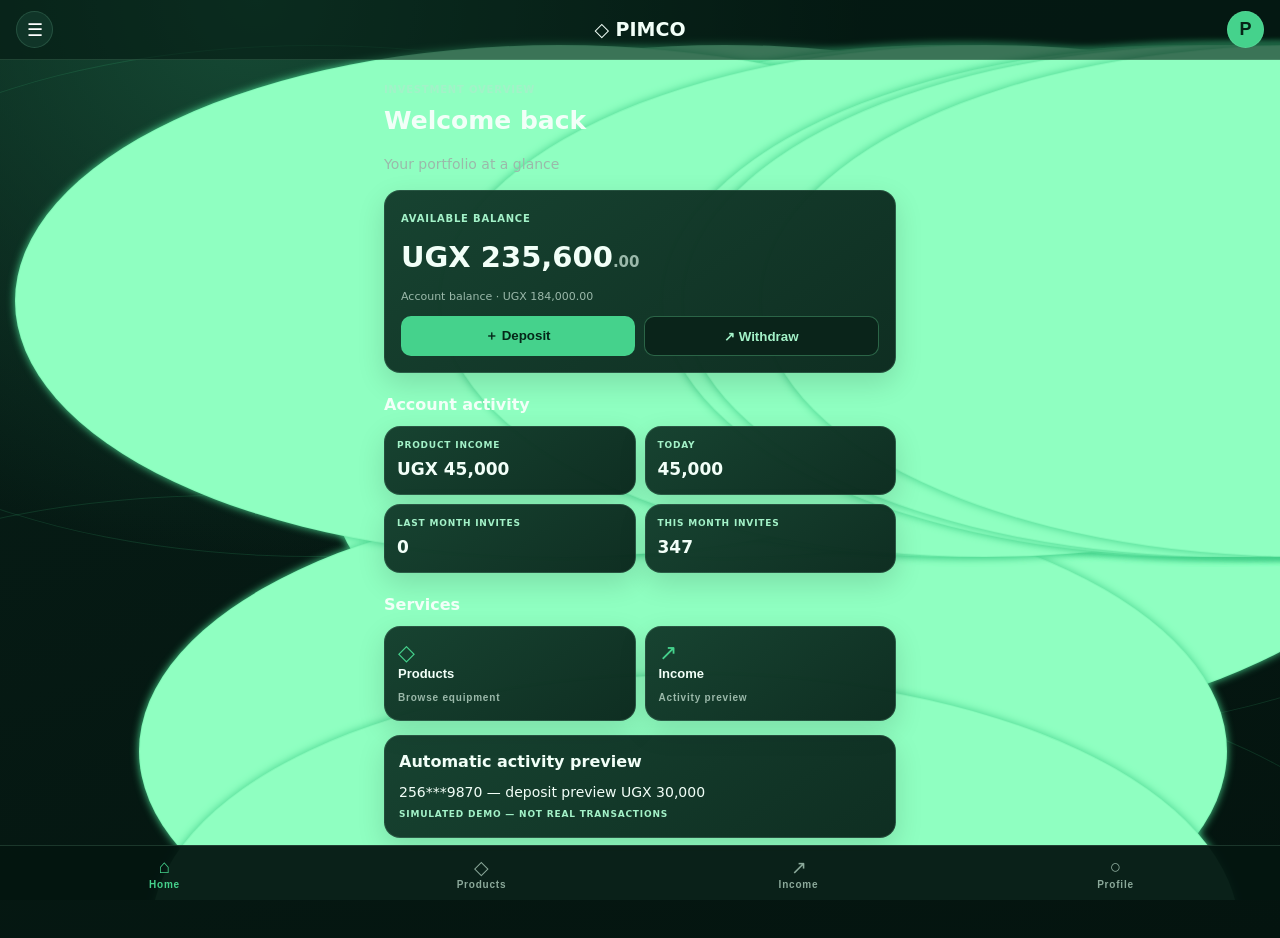
==== PIMCO_MOBILE_WAVE_BUILD_20261119/index.html @ 3c5223e2 "Upload PIMCO Investment Uganda platform" ====
<!doctype html>
<html lang="en"><head><meta charset="utf-8"><meta name="viewport" content="width=device-width,initial-scale=1,viewport-fit=cover"><meta name="theme-color" content="#062d20"><title>PIMCO Investment Platform</title><link rel="stylesheet" href="static/style.css"></head>
<body><div class="ambient" aria-hidden="true"><i></i><i></i><i></i><i></i><div id="particles"></div></div>
<header><button onclick="toast('Menu preview')">☰</button><b>◇ PIMCO</b><button class="avatar" onclick="showPage('profile')">P</button></header>
<main class="shell">
<section class="page active" id="home"><small>INVESTMENT OVERVIEW</small><h1>Welcome back</h1><p class="muted">Your portfolio at a glance</p>
<article class="panel balance"><small>AVAILABLE BALANCE</small><h2>UGX 235,600<span>.00</span></h2><p class="muted">Account balance · UGX 184,000.00</p><div class="actions"><button onclick="toast('Deposit demo preview only')">＋ Deposit</button><button onclick="toast('Withdrawal demo preview only')">↗ Withdraw</button></div></article>
<h3>Account activity</h3><div class="stats"><article class="panel"><small>PRODUCT INCOME</small><b>UGX 45,000</b></article><article class="panel"><small>TODAY</small><b>45,000</b></article><article class="panel"><small>LAST MONTH INVITES</small><b>0</b></article><article class="panel"><small>THIS MONTH INVITES</small><b>347</b></article></div>
<h3>Services</h3><div class="services"><button class="panel service" onclick="showPage('products')">◇<b>Products</b><small>Browse equipment</small></button><button class="panel service" onclick="showPage('income')">↗<b>Income</b><small>Activity preview</small></button></div>
<article class="panel recent"><h3>Automatic activity preview</h3><div id="activity">Sample notifications rotate here.</div><small>SIMULATED DEMO — NOT REAL TRANSACTIONS</small></article></section>
<section class="page" id="products"><small>PIMCO MARKETPLACE</small><h1>Medical products</h1><article class="panel product">✚ &nbsp; Patient monitor</article><article class="panel product">✚ &nbsp; First aid kit</article><article class="panel product">✚ &nbsp; Oxygen equipment</article></section>
<section class="page" id="income"><small>ACCOUNT RECORDS</small><h1>Income activity</h1><article class="panel product">Demo figures only. No payments or earnings are processed.</article></section>
<section class="page" id="profile"><small>ACCOUNT</small><h1>My profile</h1><article class="panel product">PIMCO Member · Mobile preview</article></section></main>
<nav><button class="selected" data-page="home" onclick="showPage('home')">⌂<small>Home</small></button><button data-page="products" onclick="showPage('products')">◇<small>Products</small></button><button data-page="income" onclick="showPage('income')">↗<small>Income</small></button><button data-page="profile" onclick="showPage('profile')">○<small>Profile</small></button></nav><div id="toast"></div><script src="static/app.js"></script></body></html>
---- PIMCO_MOBILE_WAVE_BUILD_20261119/static/style.css ----
:root{--g:#45d28c;--m:#a3f2c8;--t:#f2fff8;--mut:#9bb9aa;--line:#94e5b829}*{box-sizing:border-box}body{margin:0;min-height:100vh;padding-bottom:82px;color:var(--t);font:14px/1.45 system-ui;background:radial-gradient(ellipse at 20% 0%,#164b35,transparent 42%),linear-gradient(160deg,#071e17,#04140f);overflow-x:hidden}.ambient{position:fixed;inset:0;overflow:hidden;pointer-events:none;z-index:0}.ambient i{position:absolute;width:85vw;height:40vw;border:1px solid #45d28c25;border-radius:50%;left:-18%;top:5%;animation:wave 17s ease-in-out infinite alternate}.ambient i:nth-child(2){top:25%;left:35%;animation-duration:23s;animation-delay:-5s}.ambient i:nth-child(3){top:55%;left:-25%;animation-duration:20s;animation-delay:-9s}.ambient i:nth-child(4){top:75%;left:25%;animation-duration:26s;animation-delay:-3s}@keyframes wave{0%{transform:translate(-3%,0) rotate(-18deg) scale(.92)}50%{transform:translate(5%,22px) rotate(-8deg) scale(1.08)}100%{transform:translate(-1%,38px) rotate(-23deg) scale(1)}}.particle{position:absolute;width:3px;height:3px;border-radius:50%;background:#8fffc1;box-shadow:0 0 9px var(--g);animation:float linear infinite}@keyframes float{from{transform:translateY(105vh);opacity:0}20%{opacity:.4}to{transform:translateY(-10vh) translateX(35px);opacity:0}}header,.shell,nav{position:relative;z-index:1}header{height:60px;display:flex;align-items:center;justify-content:space-between;padding:0 16px;background:#04181199;border-bottom:1px solid var(--line)}header button{width:37px;height:37px;border-radius:50%;border:1px solid var(--line);background:#103528;color:white;font-size:18px}header b{font-size:19px}.avatar{background:var(--g);color:#062417;font-weight:bold}.shell{width:min(100%,540px);margin:auto;padding:18px 14px}.page{display:none}.page.active{display:block}small{font-size:10px;letter-spacing:.8px;color:var(--m);font-weight:750}h1{font-size:25px;margin:5px 0}h2{font-size:29px;margin:9px 0 2px}h3{font-size:16px;margin:20px 0 10px}.muted{color:var(--mut)}.panel{background:linear-gradient(145deg,#113929f2,#082319f2);border:1px solid var(--line);border-radius:16px;box-shadow:0 10px 28px #0002}.balance{padding:16px;margin:16px 0 20px}.balance h2 span{font-size:15px;color:var(--mut)}.balance p{font-size:11px}.actions{display:flex;gap:9px}.actions button{flex:1;padding:11px 7px;border-radius:10px;background:var(--g);color:#052719;border:0;font-weight:750}.actions button+button{background:#0a241a;color:var(--m);border:1px solid #6ee8a355}.stats{display:grid;grid-template-columns:repeat(2,minmax(0,1fr));gap:9px}.stats article{padding:12px;min-width:0}.stats small{display:block;font-size:9px}.stats b{display:block;font-size:17px;margin-top:5px;overflow-wrap:anywhere}.services{display:grid;grid-template-columns:repeat(2,1fr);gap:9px}.service{padding:13px;text-align:left;color:var(--g);font-size:22px;min-height:90px}.service b{display:block;color:var(--t);font-size:13px}.service small{font-size:10px;color:var(--mut)}.recent,.product{padding:14px;margin-top:14px}.recent h3{margin:0 0 9px}.recent small{font-size:9px}.product{color:var(--m)}nav{position:fixed;bottom:0;left:0;right:0;display:grid;grid-template-columns:repeat(4,1fr);padding:9px 6px calc(9px + env(safe-area-inset-bottom));background:#041610f2;border-top:1px solid var(--line)}nav button{border:0;background:none;color:#8ba99a;font-size:19px;display:grid;justify-items:center}nav small{font-size:10px;color:inherit}nav button.selected{color:var(--g)}#toast{position:fixed;z-index:5;bottom:80px;left:50%;transform:translate(-50%,12px);opacity:0;background:#e5fff0;color:#07301e;padding:10px 14px;border-radius:10px;font-size:12px;transition:.25s;max-width:90vw}#toast.show{opacity:1;transform:translate(-50%,0)}@media(max-width:360px){.shell{padding:14px 11px}.stats article{padding:10px}.stats b{font-size:15px}}@media(prefers-reduced-motion:reduce){.ambient i,.particle{animation:none!important}}
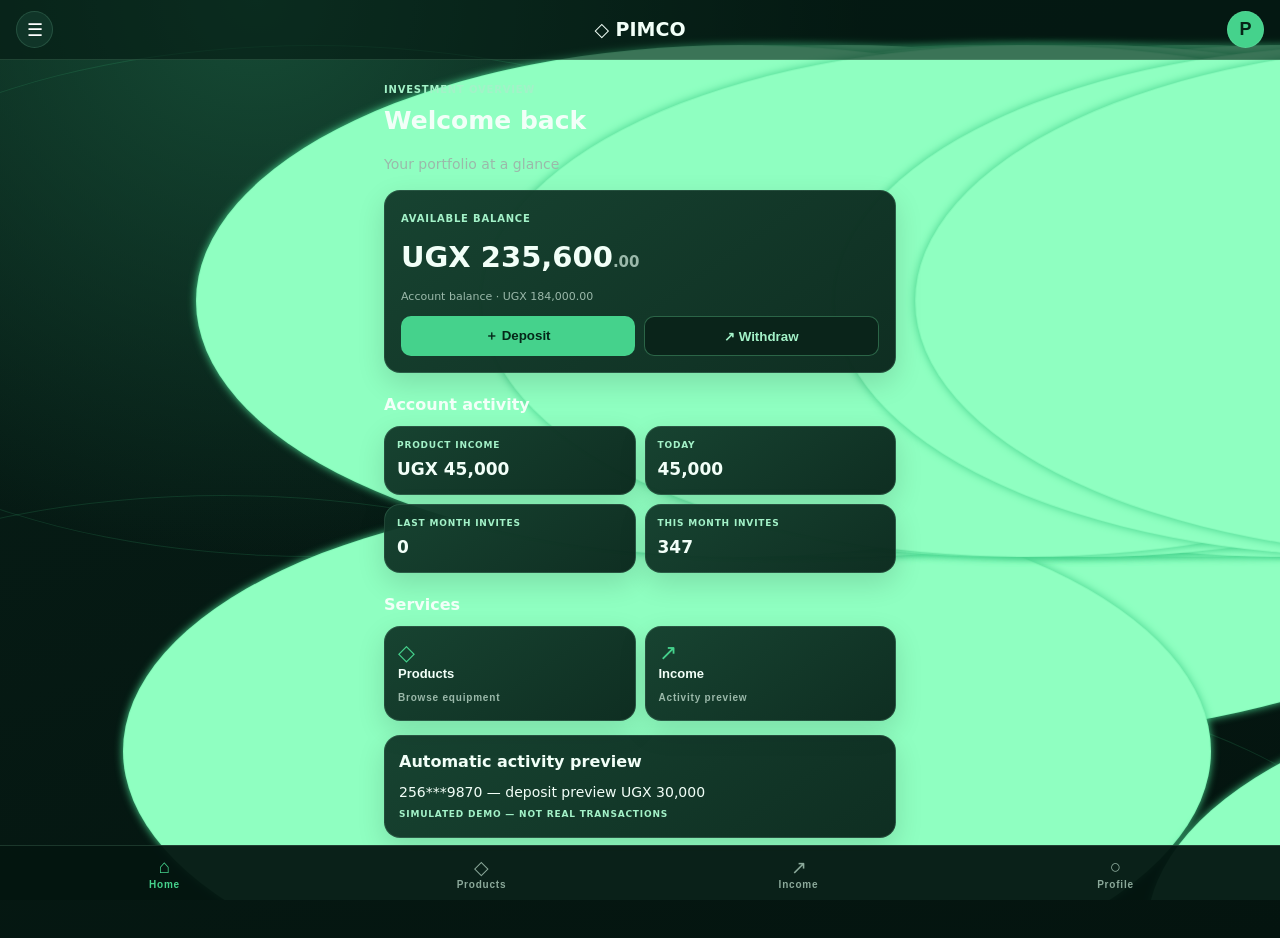
==== commit 0c3a73a6: "Add deposit request and pending verification flow" ====
--- a/PIMCO_MOBILE_WAVE_BUILD_20261119/index.html
+++ b/PIMCO_MOBILE_WAVE_BUILD_20261119/index.html
@@ -4,11 +4,36 @@
 <header><button onclick="toast('Menu preview')">☰</button><b>◇ PIMCO</b><button class="avatar" onclick="showPage('profile')">P</button></header>
 <main class="shell">
 <section class="page active" id="home"><small>INVESTMENT OVERVIEW</small><h1>Welcome back</h1><p class="muted">Your portfolio at a glance</p>
-<article class="panel balance"><small>AVAILABLE BALANCE</small><h2>UGX 235,600<span>.00</span></h2><p class="muted">Account balance · UGX 184,000.00</p><div class="actions"><button onclick="toast('Deposit demo preview only')">＋ Deposit</button><button onclick="toast('Withdrawal demo preview only')">↗ Withdraw</button></div></article>
+<article class="panel balance"><small>AVAILABLE BALANCE</small><h2>UGX 235,600<span>.00</span></h2><p class="muted">Account balance · UGX 184,000.00</p><div class="actions"><button onclick="openDeposit()">＋ Deposit</button><button onclick="toast('Withdrawal demo preview only')">↗ Withdraw</button></div></article>
 <h3>Account activity</h3><div class="stats"><article class="panel"><small>PRODUCT INCOME</small><b>UGX 45,000</b></article><article class="panel"><small>TODAY</small><b>45,000</b></article><article class="panel"><small>LAST MONTH INVITES</small><b>0</b></article><article class="panel"><small>THIS MONTH INVITES</small><b>347</b></article></div>
 <h3>Services</h3><div class="services"><button class="panel service" onclick="showPage('products')">◇<b>Products</b><small>Browse equipment</small></button><button class="panel service" onclick="showPage('income')">↗<b>Income</b><small>Activity preview</small></button></div>
 <article class="panel recent"><h3>Automatic activity preview</h3><div id="activity">Sample notifications rotate here.</div><small>SIMULATED DEMO — NOT REAL TRANSACTIONS</small></article></section>
 <section class="page" id="products"><small>PIMCO MARKETPLACE</small><h1>Medical products</h1><article class="panel product">✚ &nbsp; Patient monitor</article><article class="panel product">✚ &nbsp; First aid kit</article><article class="panel product">✚ &nbsp; Oxygen equipment</article></section>
 <section class="page" id="income"><small>ACCOUNT RECORDS</small><h1>Income activity</h1><article class="panel product">Demo figures only. No payments or earnings are processed.</article></section>
 <section class="page" id="profile"><small>ACCOUNT</small><h1>My profile</h1><article class="panel product">PIMCO Member · Mobile preview</article></section></main>
+
+<div id="depositModal" class="deposit-overlay" hidden>
+<section class="deposit-card panel">
+<button class="deposit-close" onclick="closeDeposit()">×</button>
+<small>PIMCO PAYMENT</small>
+<h2>Make a Deposit</h2>
+<p class="muted">Send money to the payment details below.</p>
+<div class="payment-detail">
+<small>PAYMENT NUMBER</small>
+<strong>0758878297</strong>
+<button type="button" onclick="copyPaymentNumber()">Copy number</button>
+<small>RECIPIENT</small>
+<strong>Shakira Nantongo</strong>
+</div>
+<label for="depositAmount">Amount (UGX)</label>
+<input id="depositAmount" type="number" min="1" step="1" placeholder="Enter amount">
+<label for="depositReference">Mobile money transaction reference</label>
+<input id="depositReference" type="text" maxlength="80" placeholder="Enter transaction reference">
+<p class="deposit-note">Your request will remain pending until your payment is checked.</p>
+<button id="depositSubmit" class="deposit-submit" onclick="submitDeposit()">I Have Sent Money</button>
+<button class="deposit-back" onclick="closeDeposit()">Back</button>
+<p id="depositMessage" role="status"></p>
+</section>
+</div>
+
 <nav><button class="selected" data-page="home" onclick="showPage('home')">⌂<small>Home</small></button><button data-page="products" onclick="showPage('products')">◇<small>Products</small></button><button data-page="income" onclick="showPage('income')">↗<small>Income</small></button><button data-page="profile" onclick="showPage('profile')">○<small>Profile</small></button></nav><div id="toast"></div><script src="static/app.js"></script></body></html>
--- a/PIMCO_MOBILE_WAVE_BUILD_20261119/static/style.css
+++ b/PIMCO_MOBILE_WAVE_BUILD_20261119/static/style.css
@@ -1 +1,37 @@
 :root{--g:#45d28c;--m:#a3f2c8;--t:#f2fff8;--mut:#9bb9aa;--line:#94e5b829}*{box-sizing:border-box}body{margin:0;min-height:100vh;padding-bottom:82px;color:var(--t);font:14px/1.45 system-ui;background:radial-gradient(ellipse at 20% 0%,#164b35,transparent 42%),linear-gradient(160deg,#071e17,#04140f);overflow-x:hidden}.ambient{position:fixed;inset:0;overflow:hidden;pointer-events:none;z-index:0}.ambient i{position:absolute;width:85vw;height:40vw;border:1px solid #45d28c25;border-radius:50%;left:-18%;top:5%;animation:wave 17s ease-in-out infinite alternate}.ambient i:nth-child(2){top:25%;left:35%;animation-duration:23s;animation-delay:-5s}.ambient i:nth-child(3){top:55%;left:-25%;animation-duration:20s;animation-delay:-9s}.ambient i:nth-child(4){top:75%;left:25%;animation-duration:26s;animation-delay:-3s}@keyframes wave{0%{transform:translate(-3%,0) rotate(-18deg) scale(.92)}50%{transform:translate(5%,22px) rotate(-8deg) scale(1.08)}100%{transform:translate(-1%,38px) rotate(-23deg) scale(1)}}.particle{position:absolute;width:3px;height:3px;border-radius:50%;background:#8fffc1;box-shadow:0 0 9px var(--g);animation:float linear infinite}@keyframes float{from{transform:translateY(105vh);opacity:0}20%{opacity:.4}to{transform:translateY(-10vh) translateX(35px);opacity:0}}header,.shell,nav{position:relative;z-index:1}header{height:60px;display:flex;align-items:center;justify-content:space-between;padding:0 16px;background:#04181199;border-bottom:1px solid var(--line)}header button{width:37px;height:37px;border-radius:50%;border:1px solid var(--line);background:#103528;color:white;font-size:18px}header b{font-size:19px}.avatar{background:var(--g);color:#062417;font-weight:bold}.shell{width:min(100%,540px);margin:auto;padding:18px 14px}.page{display:none}.page.active{display:block}small{font-size:10px;letter-spacing:.8px;color:var(--m);font-weight:750}h1{font-size:25px;margin:5px 0}h2{font-size:29px;margin:9px 0 2px}h3{font-size:16px;margin:20px 0 10px}.muted{color:var(--mut)}.panel{background:linear-gradient(145deg,#113929f2,#082319f2);border:1px solid var(--line);border-radius:16px;box-shadow:0 10px 28px #0002}.balance{padding:16px;margin:16px 0 20px}.balance h2 span{font-size:15px;color:var(--mut)}.balance p{font-size:11px}.actions{display:flex;gap:9px}.actions button{flex:1;padding:11px 7px;border-radius:10px;background:var(--g);color:#052719;border:0;font-weight:750}.actions button+button{background:#0a241a;color:var(--m);border:1px solid #6ee8a355}.stats{display:grid;grid-template-columns:repeat(2,minmax(0,1fr));gap:9px}.stats article{padding:12px;min-width:0}.stats small{display:block;font-size:9px}.stats b{display:block;font-size:17px;margin-top:5px;overflow-wrap:anywhere}.services{display:grid;grid-template-columns:repeat(2,1fr);gap:9px}.service{padding:13px;text-align:left;color:var(--g);font-size:22px;min-height:90px}.service b{display:block;color:var(--t);font-size:13px}.service small{font-size:10px;color:var(--mut)}.recent,.product{padding:14px;margin-top:14px}.recent h3{margin:0 0 9px}.recent small{font-size:9px}.product{color:var(--m)}nav{position:fixed;bottom:0;left:0;right:0;display:grid;grid-template-columns:repeat(4,1fr);padding:9px 6px calc(9px + env(safe-area-inset-bottom));background:#041610f2;border-top:1px solid var(--line)}nav button{border:0;background:none;color:#8ba99a;font-size:19px;display:grid;justify-items:center}nav small{font-size:10px;color:inherit}nav button.selected{color:var(--g)}#toast{position:fixed;z-index:5;bottom:80px;left:50%;transform:translate(-50%,12px);opacity:0;background:#e5fff0;color:#07301e;padding:10px 14px;border-radius:10px;font-size:12px;transition:.25s;max-width:90vw}#toast.show{opacity:1;transform:translate(-50%,0)}@media(max-width:360px){.shell{padding:14px 11px}.stats article{padding:10px}.stats b{font-size:15px}}@media(prefers-reduced-motion:reduce){.ambient i,.particle{animation:none!important}}
+
+.deposit-overlay{position:fixed;inset:0;z-index:20;background:#000b;display:flex;align-items:center;justify-content:center;padding:16px;overflow-y:auto}
+.deposit-overlay[hidden]{display:none}
+.deposit-card{position:relative;width:min(100%,430px);padding:22px;max-height:92vh;overflow-y:auto}
+.deposit-card h2{font-size:24px;margin:8px 0}
+.deposit-close{position:absolute;right:14px;top:12px;border:0;background:#173d2d;color:white;border-radius:50%;width:34px;height:34px;font-size:23px}
+.payment-detail{display:grid;gap:7px;padding:15px;margin:16px 0;background:#061b13;border:1px solid var(--line);border-radius:12px}
+.payment-detail strong{font-size:17px;color:var(--t);margin-bottom:5px}
+.payment-detail button{justify-self:start;border:1px solid #6ee8a355;background:#103528;color:var(--m);padding:7px 12px;border-radius:8px;margin-bottom:7px}
+.deposit-card label{display:block;color:var(--m);font-size:12px;font-weight:700;margin:12px 0 6px}
+.deposit-card input{width:100%;padding:13px;border-radius:9px;border:1px solid var(--line);background:#061b13;color:white;font-size:15px;outline:none}
+.deposit-card input:focus{border-color:var(--g)}
+.deposit-note{font-size:11px;color:var(--mut);line-height:1.6;margin:14px 0}
+.deposit-submit,.deposit-back{width:100%;padding:13px;border-radius:10px;font-weight:750;margin-top:9px}
+.deposit-submit{border:0;background:var(--g);color:#052719}
+.deposit-submit:disabled{opacity:.6}
+.deposit-back{border:1px solid var(--line);background:#0a241a;color:var(--m)}
+#depositMessage{font-size:12px;color:var(--m);overflow-wrap:anywhere}
+
+.deposit-overlay{position:fixed;inset:0;z-index:20;background:#000b;display:flex;align-items:center;justify-content:center;padding:16px;overflow-y:auto}
+.deposit-overlay[hidden]{display:none}
+.deposit-card{position:relative;width:min(100%,430px);padding:22px;max-height:92vh;overflow-y:auto}
+.deposit-card h2{font-size:24px;margin:8px 0}
+.deposit-close{position:absolute;right:14px;top:12px;border:0;background:#173d2d;color:white;border-radius:50%;width:34px;height:34px;font-size:23px}
+.payment-detail{display:grid;gap:7px;padding:15px;margin:16px 0;background:#061b13;border:1px solid var(--line);border-radius:12px}
+.payment-detail strong{font-size:17px;color:var(--t);margin-bottom:5px}
+.payment-detail button{justify-self:start;border:1px solid #6ee8a355;background:#103528;color:var(--m);padding:7px 12px;border-radius:8px;margin-bottom:7px}
+.deposit-card label{display:block;color:var(--m);font-size:12px;font-weight:700;margin:12px 0 6px}
+.deposit-card input{width:100%;padding:13px;border-radius:9px;border:1px solid var(--line);background:#061b13;color:white;font-size:15px;outline:none}
+.deposit-card input:focus{border-color:var(--g)}
+.deposit-note{font-size:11px;color:var(--mut);line-height:1.6;margin:14px 0}
+.deposit-submit,.deposit-back{width:100%;padding:13px;border-radius:10px;font-weight:750;margin-top:9px}
+.deposit-submit{border:0;background:var(--g);color:#052719}
+.deposit-submit:disabled{opacity:.6}
+.deposit-back{border:1px solid var(--line);background:#0a241a;color:var(--m)}
+#depositMessage{font-size:12px;color:var(--m);overflow-wrap:anywhere}
